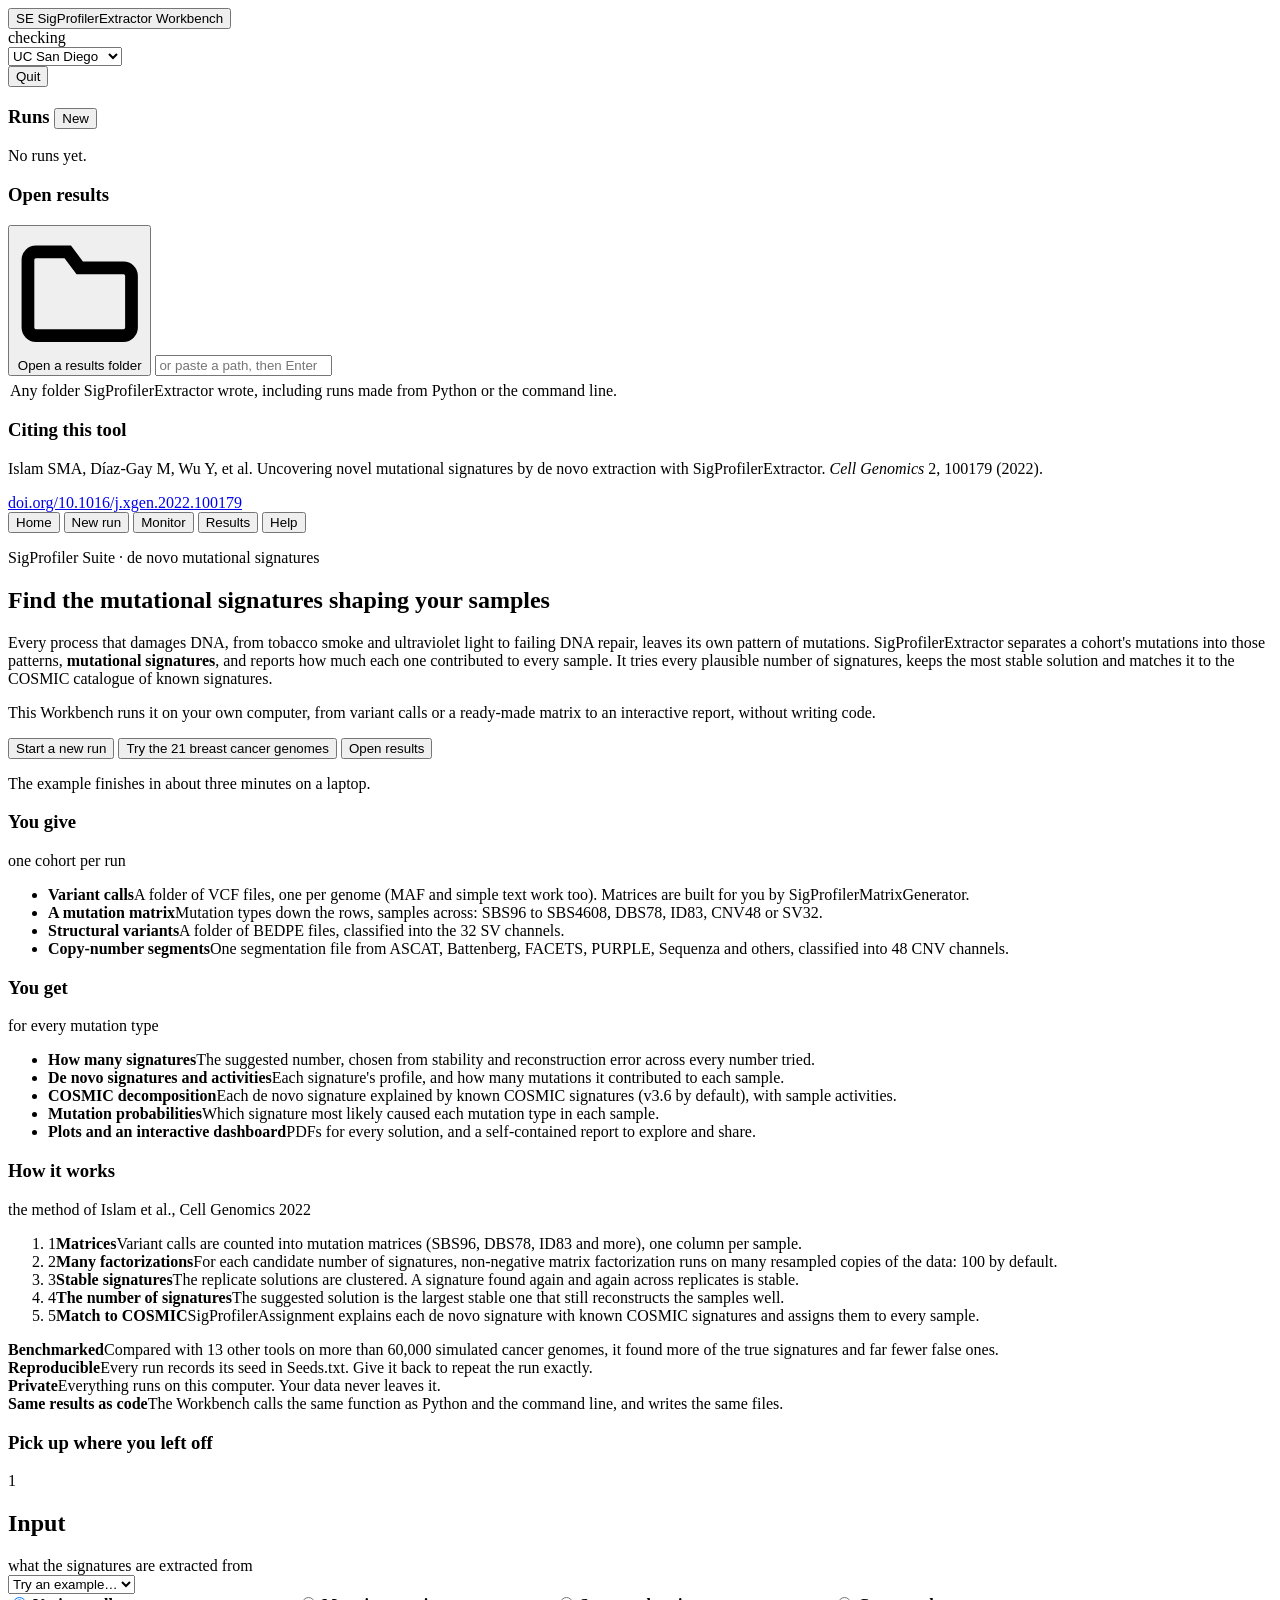
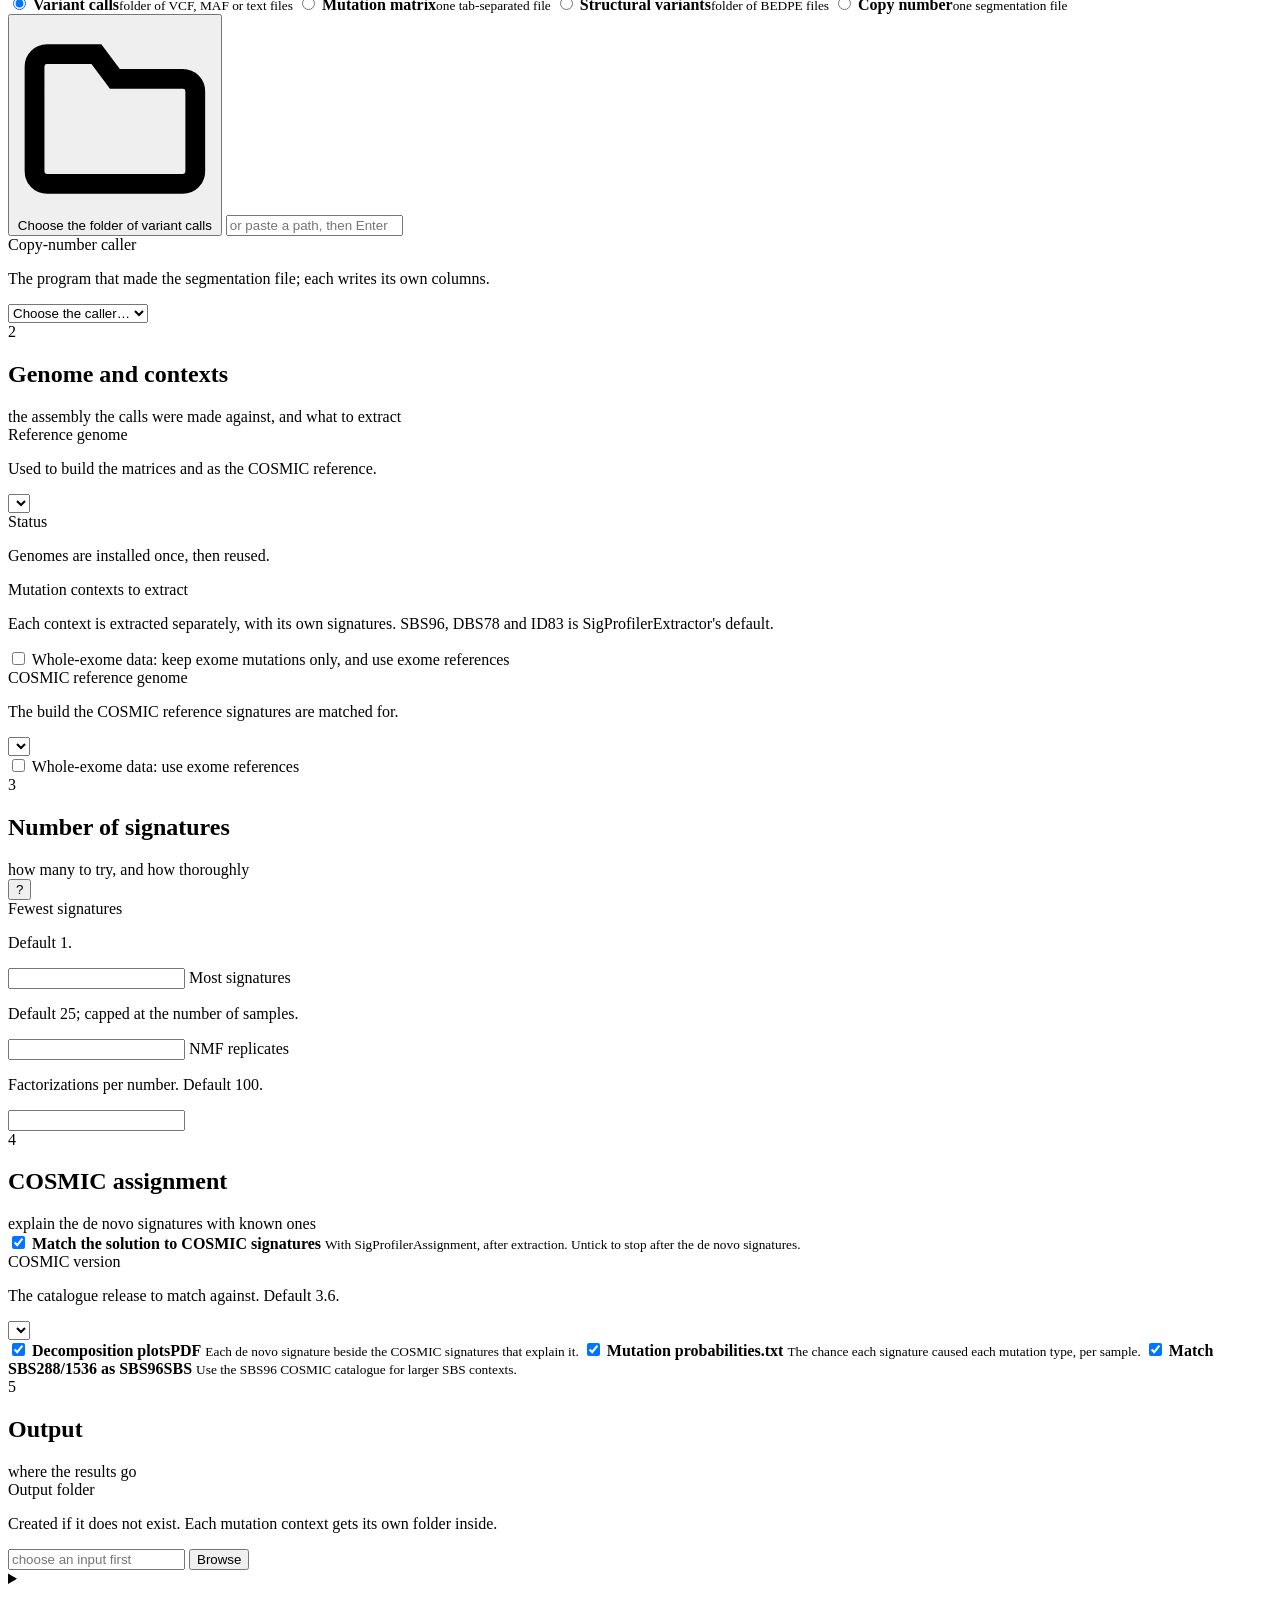
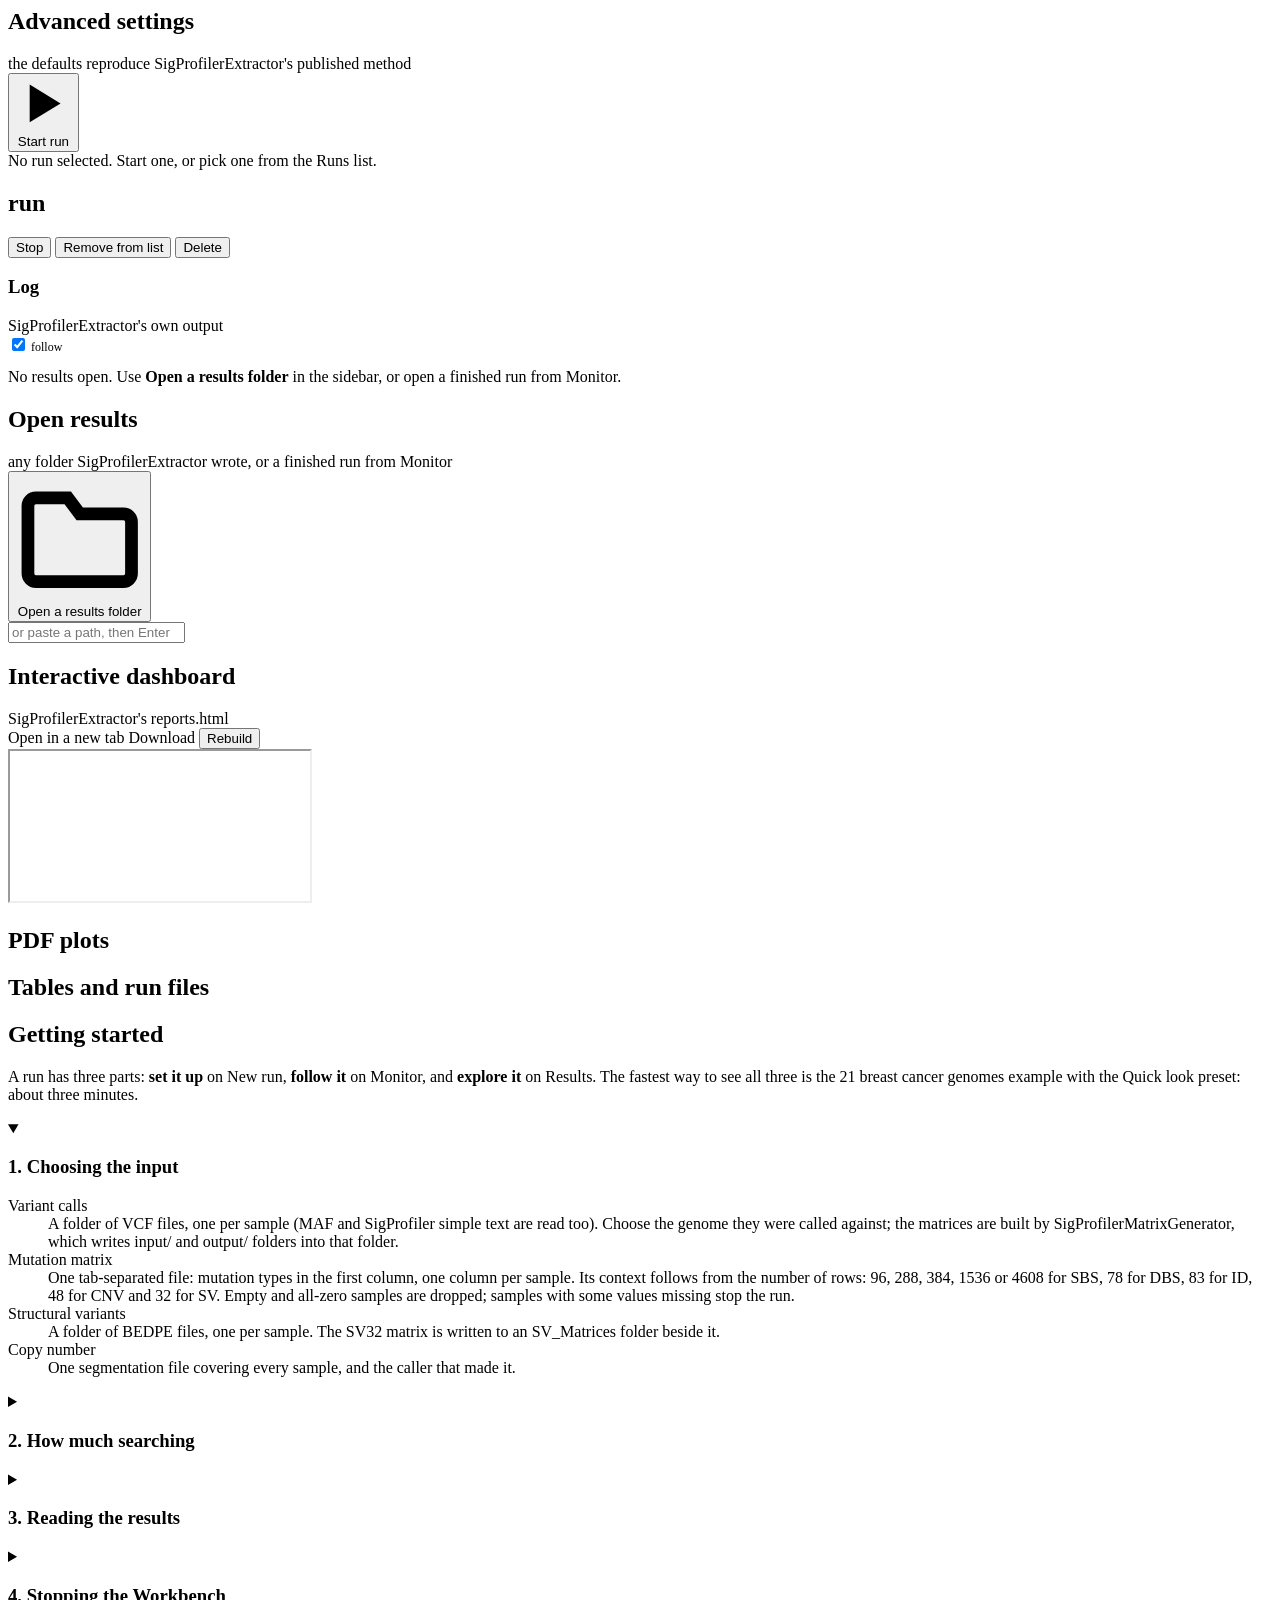
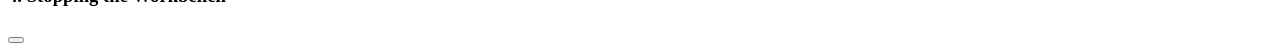
==== SigProfilerExtractor/web/static/index.html @ ad72e0ec "Add the SigProfilerExtractor Workbench, a local web app A graphical interface that runs SigProfilerE" ====
<!doctype html>
<html lang="en">
<head>
<meta charset="utf-8">
<meta name="viewport" content="width=device-width, initial-scale=1">
<meta name="workbench-token" content="__WORKBENCH_TOKEN__">
<title>SigProfilerExtractor Workbench</title>
<link rel="stylesheet" href="/static/styles.css">
<link rel="icon" href="data:image/svg+xml,<svg xmlns='http://www.w3.org/2000/svg' viewBox='0 0 32 32'><rect width='32' height='32' rx='7' fill='%230A58AC'/><path d='M6 24V18h3v6H6zm5 0V11h3v13h-3zm5 0V15h3v9h-3zm5 0V8h3v16h-3z' fill='white'/></svg>">
</head>
<body>
<div class="app" id="app">

  <header class="topbar">
    <button class="brand linkish" id="homeBtn" type="button" title="Home">
      <span class="mark" aria-hidden="true">SE</span>
      <span class="titles">
        <span class="title">SigProfilerExtractor Workbench</span>
        <span class="sub" id="envVersion"></span>
      </span>
    </button>
    <div class="spacer"></div>
    <span id="envPill" class="pill flat">checking</span>
    <div class="pick auto">
      <select id="themeSel" title="Theme" aria-label="Theme">
        <option value="sandiego">UC San Diego</option>
        <option value="ualbany">UAlbany</option>
        <option value="sigprofilersuite">SigProfilerSuite</option>
        <option value="night">Night</option>
      </select>
    </div>
    <button class="btn sm" id="quitBtn" title="Stop the app, and any run it started">Quit</button>
  </header>

  <div class="body">
    <nav class="sidebar" aria-label="Runs and results">
      <section>
        <h3>Runs
          <button class="btn sm ghost" id="newRunBtn" title="Set up a new run">New</button>
        </h3>
        <div class="list" id="jobList"><p class="empty">No runs yet.</p></div>
      </section>

      <section>
        <h3>Open results</h3>
        <button class="btn choose" id="openResultsBtn" type="button">
          <svg viewBox="0 0 16 16" fill="none" stroke="currentColor" stroke-width="1.6" aria-hidden="true"><path d="M1.5 4.5v8a1 1 0 0 0 1 1h11a1 1 0 0 0 1-1V6a1 1 0 0 0-1-1H8L6.5 3h-4a1 1 0 0 0-1 1z"/></svg>
          Open a results folder
        </button>
        <input type="text" class="mono" id="openPath" style="margin-top:8px"
               placeholder="or paste a path, then Enter" autocomplete="off"
               aria-label="Results folder path">
        <p class="hint" style="margin:6px 2px 0">Any folder SigProfilerExtractor wrote,
          including runs made from Python or the command line.</p>
      </section>

      <footer class="cite">
        <h3>Citing this tool</h3>
        <p class="ref">Islam SMA, Díaz-Gay M, Wu Y, et al. Uncovering novel mutational
          signatures by de novo extraction with SigProfilerExtractor.
          <i>Cell Genomics</i> 2, 100179 (2022).</p>
        <a href="https://doi.org/10.1016/j.xgen.2022.100179"
           target="_blank" rel="noopener noreferrer">doi.org/10.1016/j.xgen.2022.100179</a>
      </footer>
    </nav>

    <main class="main">
      <header>
        <div class="tabs" role="tablist">
          <button role="tab" id="tab-home" data-tab="home" aria-selected="true">Home</button>
          <button role="tab" id="tab-run" data-tab="run" aria-selected="false">New run</button>
          <button role="tab" id="tab-monitor" data-tab="monitor" aria-selected="false">Monitor
            <span class="count hidden" id="liveCount"></span></button>
          <button role="tab" id="tab-results" data-tab="results" aria-selected="false">Results</button>
          <button role="tab" id="tab-help" data-tab="help" aria-selected="false">Help</button>
        </div>
        <div class="spacer"></div>
        <span class="mono" id="contextLabel"></span>
      </header>

      <!-- ---------------------------------------------------------- home -->
      <section id="view-home" class="stack home">
        <div class="hero card">
          <div class="hero-text">
            <p class="eyebrow">SigProfiler Suite · de novo mutational signatures</p>
            <h2 class="hero-title">Find the mutational signatures shaping your samples</h2>
            <p class="hero-lead">Every process that damages DNA, from tobacco smoke and
              ultraviolet light to failing DNA repair, leaves its own pattern of mutations.
              SigProfilerExtractor separates a cohort's mutations into those patterns,
              <b>mutational signatures</b>, and reports how much each one contributed to every
              sample. It tries every plausible number of signatures, keeps the most stable
              solution and matches it to the COSMIC catalogue of known signatures.</p>
            <p class="hero-lead">This Workbench runs it on your own computer, from variant
              calls or a ready-made matrix to an interactive report, without writing code.</p>
            <div class="hero-cta">
              <button class="btn primary lg" id="homeStart" type="button">Start a new run</button>
              <button class="btn lg" id="homeExample" type="button">Try the 21 breast cancer genomes</button>
              <button class="btn lg ghost" id="homeOpen" type="button">Open results</button>
            </div>
            <p class="hint" id="homeExampleHint">The example finishes in about three minutes on a laptop.</p>
          </div>
          <div class="hero-art" id="heroArt" aria-hidden="true"></div>
        </div>

        <div class="home-two">
          <div class="card home-card">
            <div class="hd"><h3>You give</h3><span class="note">one cohort per run</span></div>
            <div class="bd">
              <ul class="give">
                <li><b>Variant calls</b><span>A folder of VCF files, one per genome (MAF and simple
                  text work too). Matrices are built for you by SigProfilerMatrixGenerator.</span></li>
                <li><b>A mutation matrix</b><span>Mutation types down the rows, samples across:
                  SBS96 to SBS4608, DBS78, ID83, CNV48 or SV32.</span></li>
                <li><b>Structural variants</b><span>A folder of BEDPE files, classified into
                  the 32 SV channels.</span></li>
                <li><b>Copy-number segments</b><span>One segmentation file from ASCAT, Battenberg,
                  FACETS, PURPLE, Sequenza and others, classified into 48 CNV channels.</span></li>
              </ul>
            </div>
          </div>
          <div class="card home-card">
            <div class="hd"><h3>You get</h3><span class="note">for every mutation type</span></div>
            <div class="bd">
              <ul class="give">
                <li><b>How many signatures</b><span>The suggested number, chosen from stability and
                  reconstruction error across every number tried.</span></li>
                <li><b>De novo signatures and activities</b><span>Each signature's profile, and how
                  many mutations it contributed to each sample.</span></li>
                <li><b>COSMIC decomposition</b><span>Each de novo signature explained by known COSMIC
                  signatures (v3.6 by default), with sample activities.</span></li>
                <li><b>Mutation probabilities</b><span>Which signature most likely caused each
                  mutation type in each sample.</span></li>
                <li><b>Plots and an interactive dashboard</b><span>PDFs for every solution, and a
                  self-contained report to explore and share.</span></li>
              </ul>
            </div>
          </div>
        </div>

        <div class="card">
          <div class="hd"><h3>How it works</h3><span class="note">the method of Islam et al., Cell Genomics 2022</span></div>
          <div class="bd">
            <ol class="how">
              <li><span class="n">1</span><b>Matrices</b><span>Variant calls are counted into mutation
                matrices (SBS96, DBS78, ID83 and more), one column per sample.</span></li>
              <li><span class="n">2</span><b>Many factorizations</b><span>For each candidate number of
                signatures, non-negative matrix factorization runs on many resampled copies of the
                data: 100 by default.</span></li>
              <li><span class="n">3</span><b>Stable signatures</b><span>The replicate solutions are
                clustered. A signature found again and again across replicates is stable.</span></li>
              <li><span class="n">4</span><b>The number of signatures</b><span>The suggested solution
                is the largest stable one that still reconstructs the samples well.</span></li>
              <li><span class="n">5</span><b>Match to COSMIC</b><span>SigProfilerAssignment explains each
                de novo signature with known COSMIC signatures and assigns them to every sample.</span></li>
            </ol>
          </div>
        </div>

        <div class="facts-row">
          <div class="fact"><b>Benchmarked</b><span>Compared with 13 other tools on more than 60,000
            simulated cancer genomes, it found more of the true signatures and far fewer false ones.</span></div>
          <div class="fact"><b>Reproducible</b><span>Every run records its seed in Seeds.txt. Give it
            back to repeat the run exactly.</span></div>
          <div class="fact"><b>Private</b><span>Everything runs on this computer. Your data never
            leaves it.</span></div>
          <div class="fact"><b>Same results as code</b><span>The Workbench calls the same function as
            Python and the command line, and writes the same files.</span></div>
        </div>

        <div class="card hidden" id="homeRecentCard">
          <div class="hd"><h3>Pick up where you left off</h3></div>
          <div class="bd"><div class="list recent" id="homeRecent"></div></div>
        </div>
      </section>

      <!-- ------------------------------------------------------- new run -->
      <section id="view-run" class="stack hidden">

        <div class="card step-card" id="inputCard">
          <div class="hd"><span class="step-no">1</span><h2>Input</h2>
            <span class="note">what the signatures are extracted from</span>
            <div class="spacer"></div>
            <div class="pick auto"><select id="exampleSel" aria-label="Fill in an example">
              <option value="">Try an example…</option></select></div></div>
          <div class="bd">
            <div class="kinds" role="radiogroup" aria-label="Kind of input" id="kindGroup">
              <label class="kind"><input type="radio" name="kind" value="vcf" checked>
                <span><b>Variant calls</b><small>folder of VCF, MAF or text files</small></span></label>
              <label class="kind"><input type="radio" name="kind" value="matrix">
                <span><b>Mutation matrix</b><small>one tab-separated file</small></span></label>
              <label class="kind"><input type="radio" name="kind" value="bedpe">
                <span><b>Structural variants</b><small>folder of BEDPE files</small></span></label>
              <label class="kind"><input type="radio" name="kind" value="seg">
                <span><b>Copy number</b><small>one segmentation file</small></span></label>
            </div>
            <div class="row pathrow after-grid">
              <button class="btn choose" id="inputChoose" type="button">
                <svg viewBox="0 0 16 16" fill="none" stroke="currentColor" stroke-width="1.6" aria-hidden="true"><path d="M1.5 4.5v8a1 1 0 0 0 1 1h11a1 1 0 0 0 1-1V6a1 1 0 0 0-1-1H8L6.5 3h-4a1 1 0 0 0-1 1z"/></svg>
                <span id="inputChooseText">Choose the folder of variant calls</span>
              </button>
              <input type="text" class="mono" id="inputPath" autocomplete="off"
                     placeholder="or paste a path, then Enter" aria-label="Input path">
            </div>
            <label class="field after-grid hidden" id="callerField"><span>Copy-number caller</span>
              <p class="hint">The program that made the segmentation file; each writes its own columns.</p>
              <div class="pick"><select id="segCaller"><option value="">Choose the caller…</option></select></div>
            </label>
            <div id="inputInfo"></div>
          </div>
        </div>

        <div class="card step-card" id="genomeCard">
          <div class="hd"><span class="step-no">2</span><h2 id="genomeTitle">Genome and contexts</h2>
            <span class="note" id="genomeNote">the assembly the calls were made against, and what to extract</span></div>
          <div class="bd">
            <div id="vcfGenome">
              <div class="grid-2">
                <label class="field"><span>Reference genome</span>
                  <p class="hint">Used to build the matrices and as the COSMIC reference.</p>
                  <div class="pick"><select class="mono" id="genomeSel"></select></div>
                </label>
                <div class="field"><span class="lbl">Status</span>
                  <p class="hint">Genomes are installed once, then reused.</p>
                  <div id="genomeStatus" class="inline"></div>
                </div>
              </div>
              <div class="field after-grid"><span class="lbl">Mutation contexts to extract</span>
                <p class="hint">Each context is extracted separately, with its own signatures. SBS96, DBS78 and ID83 is SigProfilerExtractor's default.</p>
                <div class="chips" id="contextChips"></div>
              </div>
              <label class="inline after-grid check"><input type="checkbox" id="exome">
                Whole-exome data: keep exome mutations only, and use exome references</label>
            </div>
            <div id="otherGenome" class="hidden">
              <label class="field"><span>COSMIC reference genome</span>
                <p class="hint" id="opportunityHint">The build the COSMIC reference signatures are matched for.</p>
                <div class="pick"><select class="mono" id="opportunitySel"></select></div>
              </label>
              <label class="inline after-grid check"><input type="checkbox" id="exomeOther">
                Whole-exome data: use exome references</label>
            </div>
          </div>
        </div>

        <div class="card step-card" id="ranksCard">
          <div class="hd"><span class="step-no">3</span><h2>Number of signatures</h2>
            <span class="note">how many to try, and how thoroughly</span>
            <div class="spacer"></div>
            <button class="about-btn" type="button" data-about="about-ranks" aria-expanded="false" aria-label="About these settings">?</button></div>
          <div class="bd">
            <div class="about hidden" id="about-ranks"></div>
            <div class="presets" role="radiogroup" aria-label="Preset" id="presetGroup"></div>
            <div class="grid-3 after-grid">
              <label class="field"><span>Fewest signatures</span>
                <p class="hint">Default 1.</p>
                <input type="number" min="1" step="1" id="minSig" class="mono"></label>
              <label class="field"><span>Most signatures</span>
                <p class="hint">Default 25; capped at the number of samples.</p>
                <input type="number" min="1" step="1" id="maxSig" class="mono"></label>
              <label class="field"><span>NMF replicates</span>
                <p class="hint">Factorizations per number. Default 100.</p>
                <input type="number" min="1" step="1" id="replicates" class="mono"></label>
            </div>
            <div class="note-box after-grid estimate" id="estimate"></div>
          </div>
        </div>

        <div class="card step-card" id="cosmicCard">
          <div class="hd"><span class="step-no">4</span><h2>COSMIC assignment</h2>
            <span class="note">explain the de novo signatures with known ones</span></div>
          <div class="bd">
            <label class="toggle"><input type="checkbox" id="assign" checked>
              <span><b>Match the solution to COSMIC signatures</b>
              <small>With SigProfilerAssignment, after extraction. Untick to stop after the de novo signatures.</small></span></label>
            <div id="assignOpts" class="after-grid">
              <div class="grid-2">
                <label class="field"><span>COSMIC version</span>
                  <p class="hint">The catalogue release to match against. Default 3.6.</p>
                  <div class="pick"><select class="mono" id="cosmicVersion"></select></div></label>
              </div>
              <div class="opts after-grid">
                <label class="opt"><input type="checkbox" id="decompPlots" checked>
                  <span><b>Decomposition plots<span class="tag">PDF</span></b>
                  <small>Each de novo signature beside the COSMIC signatures that explain it.</small></span></label>
                <label class="opt"><input type="checkbox" id="probabilities" checked>
                  <span><b>Mutation probabilities<span class="tag">.txt</span></b>
                  <small>The chance each signature caused each mutation type, per sample.</small></span></label>
                <label class="opt"><input type="checkbox" id="collapse96" checked>
                  <span><b>Match SBS288/1536 as SBS96<span class="tag">SBS</span></b>
                  <small>Use the SBS96 COSMIC catalogue for larger SBS contexts.</small></span></label>
              </div>
            </div>
          </div>
        </div>

        <div class="card step-card" id="outputCard">
          <div class="hd"><span class="step-no">5</span><h2>Output</h2>
            <span class="note">where the results go</span></div>
          <div class="bd">
            <label class="field"><span>Output folder</span>
              <p class="hint">Created if it does not exist. Each mutation context gets its own folder inside.</p>
              <div class="row">
                <input type="text" class="mono" id="outputPath" autocomplete="off" placeholder="choose an input first">
                <button class="btn" id="outputBrowse" type="button">Browse</button>
              </div></label>
            <div id="outCheck"></div>
          </div>
        </div>

        <details class="card adv-card" id="advCard">
          <summary class="hd"><h2>Advanced settings</h2>
            <span class="note">the defaults reproduce SigProfilerExtractor's published method</span>
            <div class="spacer"></div><span class="pill flat" id="advChanged"></span></summary>
          <div class="bd stack">
            <section class="adv-group">
              <h3>NMF engine</h3>
              <div class="grid-3">
                <label class="field"><span>Matrix normalization</span>
                  <p class="hint">gmm (default), 100X, log2, none, or a whole-number cap.</p>
                  <input type="text" class="mono" id="normalization" list="normList">
                  <datalist id="normList"></datalist></label>
                <label class="field"><span>Initialization</span>
                  <p class="hint">How W and H start. Default random.</p>
                  <div class="pick"><select class="mono" id="nmfInit"></select></div></label>
                <label class="field"><span>Precision</span>
                  <p class="hint">single (default) or double.</p>
                  <div class="pick"><select class="mono" id="precision"></select></div></label>
                <label class="field"><span>Minimum iterations</span>
                  <p class="hint">Default 10000.</p>
                  <input type="number" min="1" id="minIter" class="mono"></label>
                <label class="field"><span>Maximum iterations</span>
                  <p class="hint">Default 1000000.</p>
                  <input type="number" min="1" id="maxIter" class="mono"></label>
                <label class="field"><span>Convergence test every</span>
                  <p class="hint">Iterations. Default 10000.</p>
                  <input type="number" min="1" id="testConv" class="mono"></label>
                <label class="field"><span>Tolerance</span>
                  <p class="hint">Default 1e-15.</p>
                  <input type="text" id="tolerance" class="mono"></label>
                <label class="field"><span>Clustering distance</span>
                  <p class="hint">For clustering replicates. Default cosine.</p>
                  <div class="pick"><select class="mono" id="clustering"></select></div></label>
              </div>
              <label class="inline check after-grid"><input type="checkbox" id="resample" checked>
                Resample: add Poisson noise to each replicate (default on)</label>
            </section>
            <section class="adv-group">
              <h3>Choosing the solution</h3>
              <div class="grid-3">
                <label class="field"><span>Average stability</span>
                  <p class="hint">Cutoff, 0 to 1. Default 0.8.</p>
                  <input type="number" step="0.05" min="0" max="1" id="stability" class="mono"></label>
                <label class="field"><span>Minimum stability</span>
                  <p class="hint">Cutoff, 0 to 1. Default 0.2.</p>
                  <input type="number" step="0.05" min="0" max="1" id="minStability" class="mono"></label>
                <label class="field"><span>Combined stability</span>
                  <p class="hint">Cutoff, 0 to 2. Default 1.0.</p>
                  <input type="number" step="0.05" min="0" max="2" id="combinedStability" class="mono"></label>
              </div>
              <label class="inline check after-grid"><input type="checkbox" id="stabilityDrop">
                Allow the stability to drop when choosing the number of signatures</label>
            </section>
            <section class="adv-group">
              <h3>COSMIC assignment penalties</h3>
              <div class="grid-3">
                <label class="field"><span>Add penalty</span>
                  <p class="hint">Default 0.05.</p>
                  <input type="number" step="0.01" min="0" max="1" id="addPenalty" class="mono"></label>
                <label class="field"><span>Remove penalty</span>
                  <p class="hint">Default 0.01.</p>
                  <input type="number" step="0.01" min="0" max="1" id="removePenalty" class="mono"></label>
                <label class="field"><span>Initial remove penalty</span>
                  <p class="hint">Default 0.05.</p>
                  <input type="number" step="0.01" min="0" max="1" id="initialPenalty" class="mono"></label>
              </div>
            </section>
            <section class="adv-group">
              <h3>Computer</h3>
              <div class="grid-3">
                <label class="field"><span>CPUs for extraction</span>
                  <p class="hint" id="cpuHint">Blank uses all of them.</p>
                  <input type="number" min="1" id="cpu" class="mono" placeholder="all"></label>
                <label class="field"><span>CPUs for assignment</span>
                  <p class="hint">Blank uses all of them.</p>
                  <input type="number" min="1" id="assignCpu" class="mono" placeholder="all"></label>
                <label class="field hidden" id="batchField"><span>GPU batch size</span>
                  <p class="hint">Replicates per GPU batch. Default 1.</p>
                  <input type="number" min="1" id="batchSize" class="mono"></label>
              </div>
              <label class="inline check after-grid" id="gpuRow"><input type="checkbox" id="gpu">
                <span id="gpuText">Use the GPU (CUDA)</span></label>
            </section>
            <section class="adv-group">
              <h3>Reproducibility and outputs</h3>
              <label class="field"><span>Seeds file</span>
                <p class="hint">A Seeds.txt from an earlier run repeats it exactly. Blank draws a new seed.</p>
                <div class="row">
                  <input type="text" class="mono" id="seedsPath" autocomplete="off" placeholder="random">
                  <button class="btn" id="seedsBrowse" type="button">Browse</button>
                </div></label>
              <div id="seedsNote"></div>
              <div class="opts after-grid">
                <label class="opt"><input type="checkbox" id="dashboard" checked>
                  <span><b>Interactive dashboard<span class="tag">reports.html</span></b>
                  <small>A self-contained report of the whole run.</small></span></label>
                <label class="opt"><input type="checkbox" id="allMatrices">
                  <span><b>Every replicate's matrices<span class="tag">Wall, Hall</span></b>
                  <small>All W and H matrices per rank. Can be large.</small></span></label>
              </div>
              <label class="field after-grid"><span>Reference files folder</span>
                <p class="hint">Where genomes and reference files live (volume). Blank uses the default.</p>
                <div class="row">
                  <input type="text" class="mono" id="volumePath" autocomplete="off" placeholder="default">
                  <button class="btn" id="volumeBrowse" type="button">Browse</button>
                </div></label>
            </section>
            <div><button class="btn sm" id="resetAdvanced" type="button">Restore the defaults</button></div>
          </div>
        </details>

        <div class="launch">
          <button class="btn primary lg" id="startBtn" type="button">
            <svg viewBox="0 0 16 16" aria-hidden="true"><path d="M4 2.5v11l9-5.5z" fill="currentColor"/></svg>
            Start run
          </button>
          <span class="summary" id="launchSummary"></span>
        </div>
        <div id="startError"></div>
      </section>

      <!-- ------------------------------------------------------- monitor -->
      <section id="view-monitor" class="stack hidden">
        <div id="monitorEmpty" class="note-box">No run selected. Start one, or pick one from the Runs list.</div>
        <div id="monitorBody" class="stack hidden">
          <div class="card">
            <div class="hd"><h2 id="jobTitle">run</h2><span id="jobPill" class="pill flat"></span>
              <span class="note" id="jobNote"></span>
              <div class="spacer"></div>
              <button class="btn sm danger" id="stopBtn" type="button">Stop</button>
              <button class="btn sm hidden" id="hideBtn" type="button" title="Take this run off the Runs list. Its results stay on disk.">Remove from list</button>
              <button class="btn sm danger hidden" id="deleteBtn" type="button" title="Delete this run and its results for good">Delete</button></div>
            <div class="bd">
              <div class="progress-head"><span id="jobPhase"></span><span class="mono" id="jobClock"></span></div>
              <div class="bar"><i id="jobBar"></i></div>
              <div class="ctx-progress" id="ctxProgress"></div>
              <dl class="facts" id="jobFacts"></dl>
            </div>
            <div class="bd" id="jobResult"></div>
          </div>
          <div class="card">
            <div class="hd"><h3>Log</h3><span class="note">SigProfilerExtractor's own output</span>
              <div class="spacer"></div>
              <label class="inline muted" style="font-size:12px"><input type="checkbox" id="followLog" checked> follow</label></div>
            <div class="bd"><pre class="log" id="jobLog"></pre></div>
          </div>
        </div>
      </section>

      <!-- ------------------------------------------------------- results -->
      <section id="view-results" class="stack hidden">
        <div id="resultsEmpty">
          <div class="note-box wide-only">No results open. Use <b>Open a results folder</b>
            in the sidebar, or open a finished run from Monitor.</div>
          <div class="card narrow-only">
            <div class="hd"><h2>Open results</h2>
              <span class="note">any folder SigProfilerExtractor wrote, or a finished run from Monitor</span></div>
            <div class="bd">
              <button class="btn choose" id="resultsChoose" type="button">
                <svg viewBox="0 0 16 16" fill="none" stroke="currentColor" stroke-width="1.6" aria-hidden="true"><path d="M1.5 4.5v8a1 1 0 0 0 1 1h11a1 1 0 0 0 1-1V6a1 1 0 0 0-1-1H8L6.5 3h-4a1 1 0 0 0-1 1z"/></svg>
                Open a results folder
              </button>
              <div class="row pathrow">
                <input type="text" class="mono" id="resultsPath" autocomplete="off"
                       placeholder="or paste a path, then Enter" aria-label="Results folder path">
              </div>
            </div>
          </div>
        </div>

        <div id="resultsBody" class="stack hidden">
          <div id="resNotes" class="stack-sm"></div>
          <div class="ctx-cards" id="ctxCards"></div>

          <div class="card" id="dashCard">
            <div class="hd"><h2>Interactive dashboard</h2>
              <span class="note" id="dashNote">SigProfilerExtractor's reports.html</span>
              <div class="spacer"></div>
              <a class="btn sm" id="dashOpen" target="_blank" rel="noopener">Open in a new tab</a>
              <a class="btn sm" id="dashDownload">Download</a>
              <button class="btn sm" id="dashRebuild" type="button" title="Build reports.html again from the files in this folder">Rebuild</button></div>
            <div class="dash-wrap" id="dashWrap">
              <iframe id="dashFrame" title="SigProfilerExtractor results dashboard"
                      sandbox="allow-scripts allow-downloads allow-popups" referrerpolicy="no-referrer"></iframe>
            </div>
            <div class="bd hidden" id="dashMissing"></div>
          </div>

          <div class="card" id="plotsCard">
            <div class="hd"><h2>PDF plots</h2><span class="note" id="plotsNote"></span></div>
            <div class="bd" id="plotGroups"></div>
          </div>

          <div class="card">
            <div class="hd"><h2>Tables and run files</h2><span class="note" id="filesNote"></span></div>
            <div class="files" id="fileList"></div>
          </div>
        </div>
      </section>

      <!-- ---------------------------------------------------------- help -->
      <section id="view-help" class="stack hidden">
        <div class="card help-intro">
          <div class="hd"><h2>Getting started</h2></div>
          <div class="bd">
            <p>A run has three parts: <b>set it up</b> on New run, <b>follow it</b> on Monitor,
              and <b>explore it</b> on Results. The fastest way to see all three is the
              21 breast cancer genomes example with the Quick look preset: about three minutes.</p>
          </div>
        </div>
        <details class="card help-sec" open>
          <summary class="hd"><h3>1. Choosing the input</h3></summary>
          <div class="bd">
            <dl class="defs">
              <dt>Variant calls</dt><dd>A folder of VCF files, one per sample (MAF and SigProfiler
                simple text are read too). Choose the genome they were called against; the
                matrices are built by SigProfilerMatrixGenerator, which writes <span class="mono">input/</span>
                and <span class="mono">output/</span> folders into that folder.</dd>
              <dt>Mutation matrix</dt><dd>One tab-separated file: mutation types in the first column,
                one column per sample. Its context follows from the number of rows: 96, 288, 384,
                1536 or 4608 for SBS, 78 for DBS, 83 for ID, 48 for CNV and 32 for SV. Empty and
                all-zero samples are dropped; samples with some values missing stop the run.</dd>
              <dt>Structural variants</dt><dd>A folder of BEDPE files, one per sample. The SV32
                matrix is written to an <span class="mono">SV_Matrices</span> folder beside it.</dd>
              <dt>Copy number</dt><dd>One segmentation file covering every sample, and the caller
                that made it.</dd>
            </dl>
          </div>
        </details>
        <details class="card help-sec">
          <summary class="hd"><h3>2. How much searching</h3></summary>
          <div class="bd">
            <p>For every number of signatures from the fewest to the most, SigProfilerExtractor
              runs the factorization once per replicate. The work is contexts × numbers ×
              replicates, which the estimate under the presets adds up. <b>Quick look</b> (1 to 5,
              10 replicates) is for a first look; <b>Standard</b> (1 to 25, 100 replicates) is the
              published setting, and what results for a paper should use.</p>
          </div>
        </details>
        <details class="card help-sec">
          <summary class="hd"><h3>3. Reading the results</h3></summary>
          <div class="bd">
            <dl class="defs">
              <dt>Suggested solution</dt><dd>The number of signatures SigProfilerExtractor chose for
                each context, its de novo signatures and their activities, in
                <span class="mono">&lt;context&gt;/Suggested_Solution</span>.</dd>
              <dt>All solutions</dt><dd>Every number tried, with stability and error statistics, in
                <span class="mono">&lt;context&gt;/All_Solutions</span>; the selection plot shows how the
                number was chosen.</dd>
              <dt>COSMIC decomposition</dt><dd>The de novo signatures explained by COSMIC signatures,
                and the COSMIC activities per sample.</dd>
              <dt>Dashboard</dt><dd><span class="mono">reports.html</span>, written by SigProfilerExtractor
                itself: open it here, in a new tab, or send it to a colleague; it needs nothing else.</dd>
            </dl>
          </div>
        </details>
        <details class="card help-sec">
          <summary class="hd"><h3>4. Stopping the Workbench</h3></summary>
          <div class="bd">
            <p><b>Quit</b> in the top bar stops the app and any run still going. From a terminal,
              <span class="mono">./launch_web.sh --stop</span> does the same. Results already written stay.</p>
          </div>
        </details>
      </section>
    </main>
  </div>
</div>

<dialog id="quitDialog">
  <div class="hd"><h3>Quit the Workbench?</h3></div>
  <div class="msg" id="quitText">This stops the app. Your results stay where they are.</div>
  <div class="ft">
    <button class="btn" id="quitCancel" type="button">Cancel</button>
    <button class="btn primary" id="quitGo" type="button">Quit</button>
  </div>
</dialog>

<dialog id="deleteDialog">
  <div class="hd"><h3 id="deleteTitle">Delete this run for good?</h3></div>
  <div class="msg" id="deleteText"></div>
  <div class="ft">
    <button class="btn" id="deleteCancel" type="button">Cancel</button>
    <button class="btn danger-solid" id="deleteGo" type="button">Delete</button>
  </div>
</dialog>

<div class="toast hidden" id="toast" role="status"><span id="toastText"></span>
  <button class="btn sm hidden" id="toastAction" type="button"></button></div>

<script src="/static/app.js"></script>
</body>
</html>
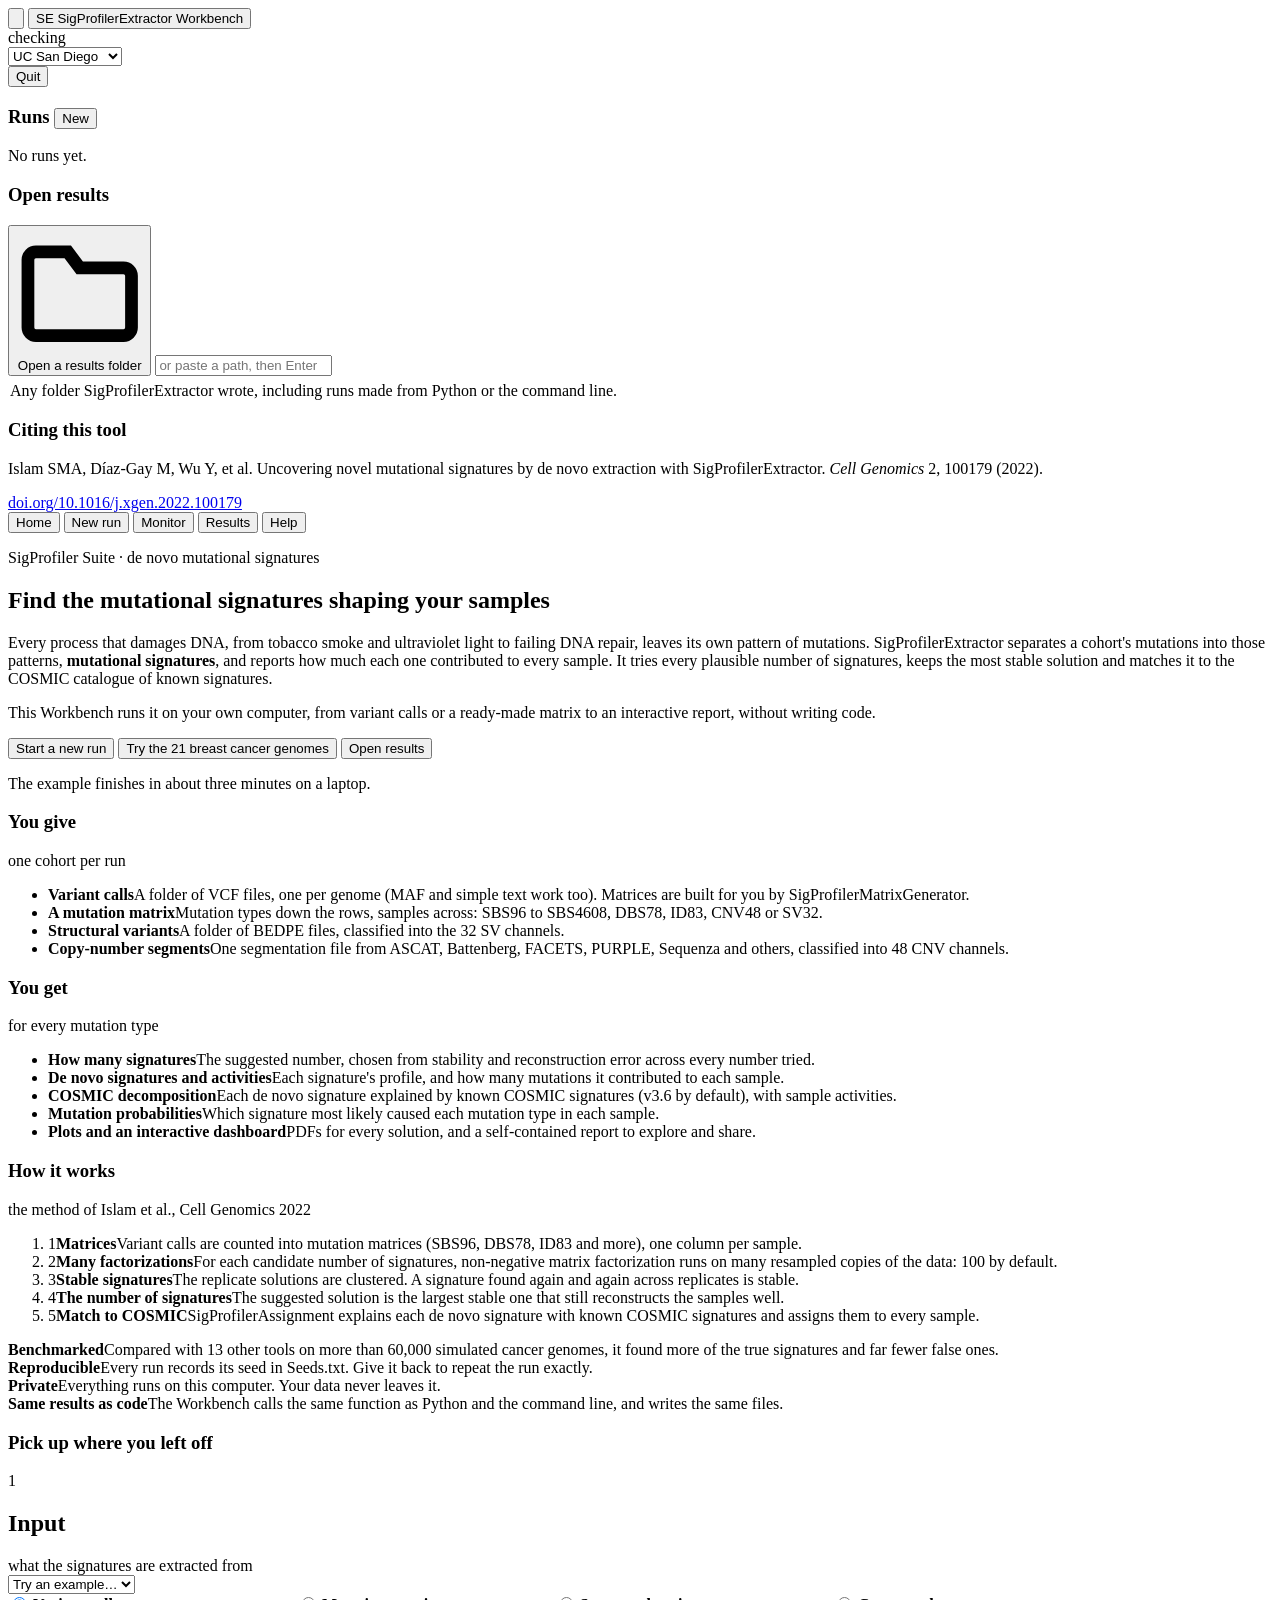
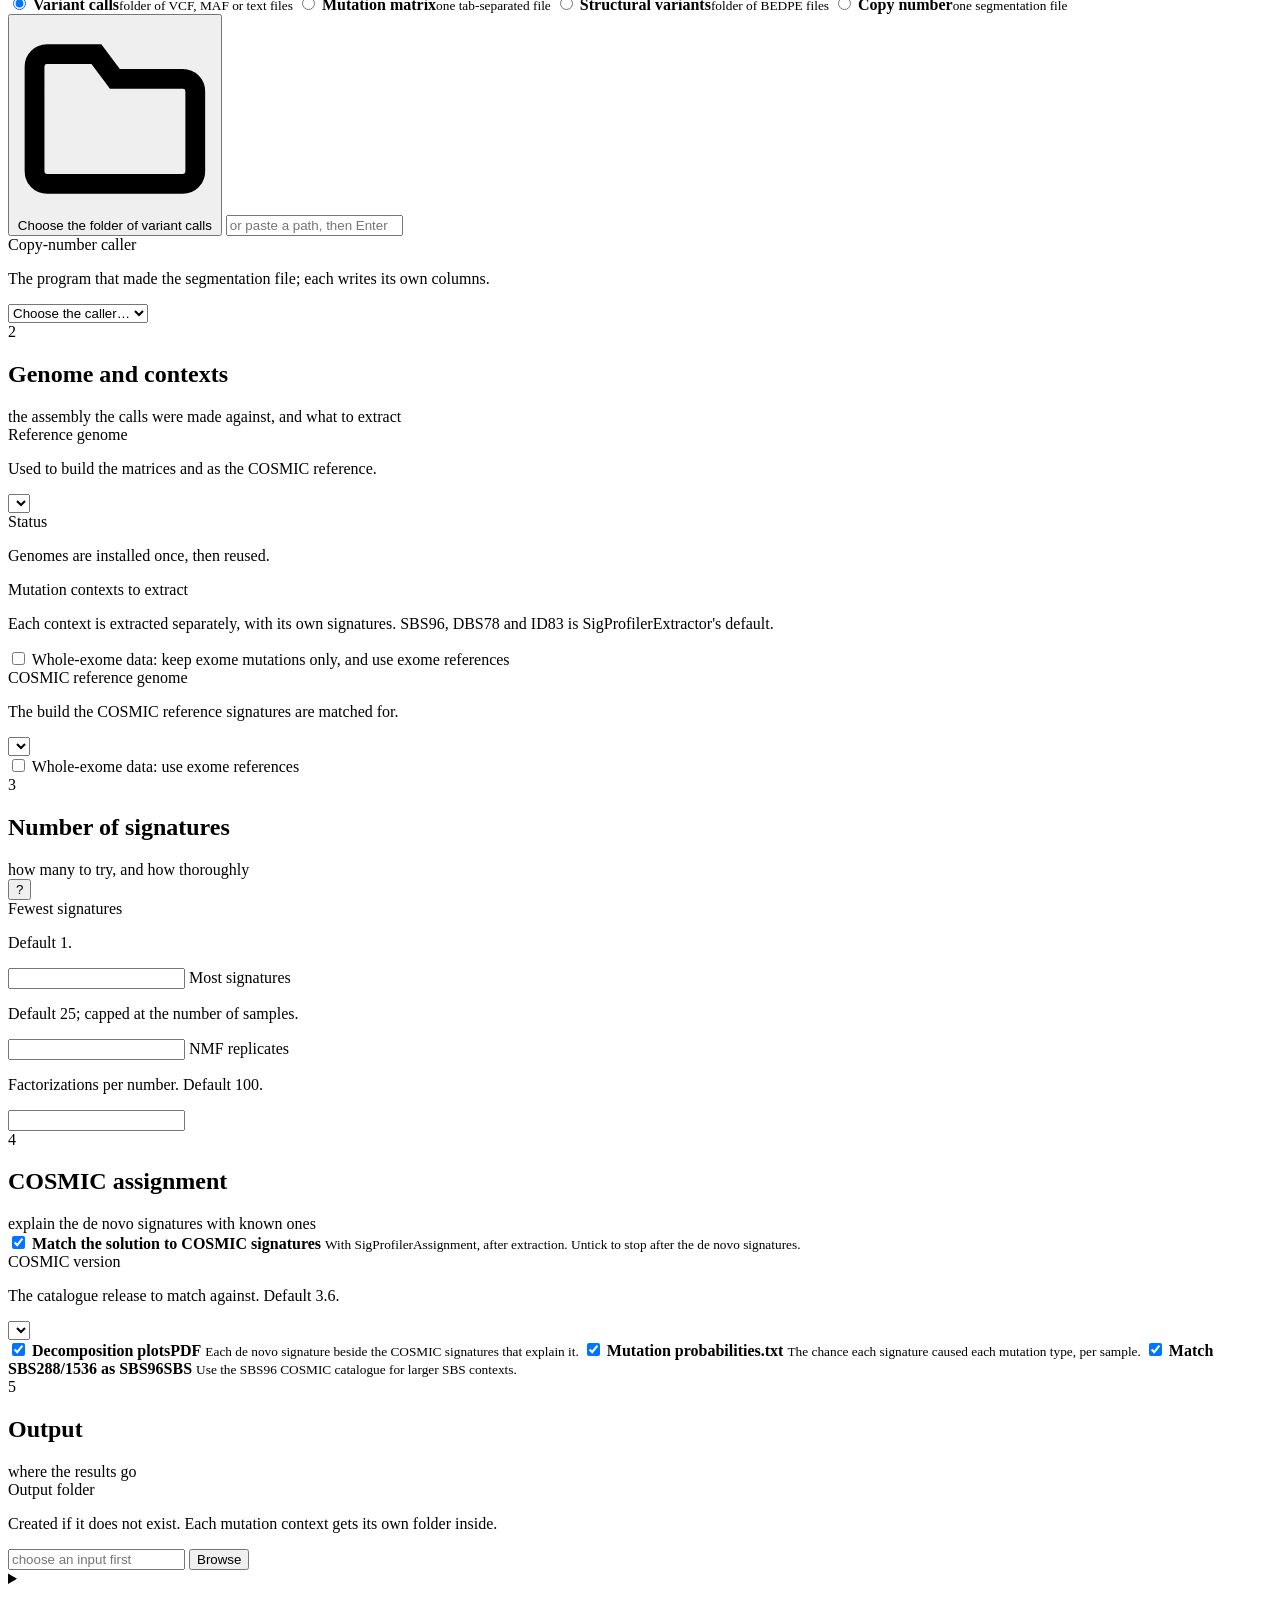
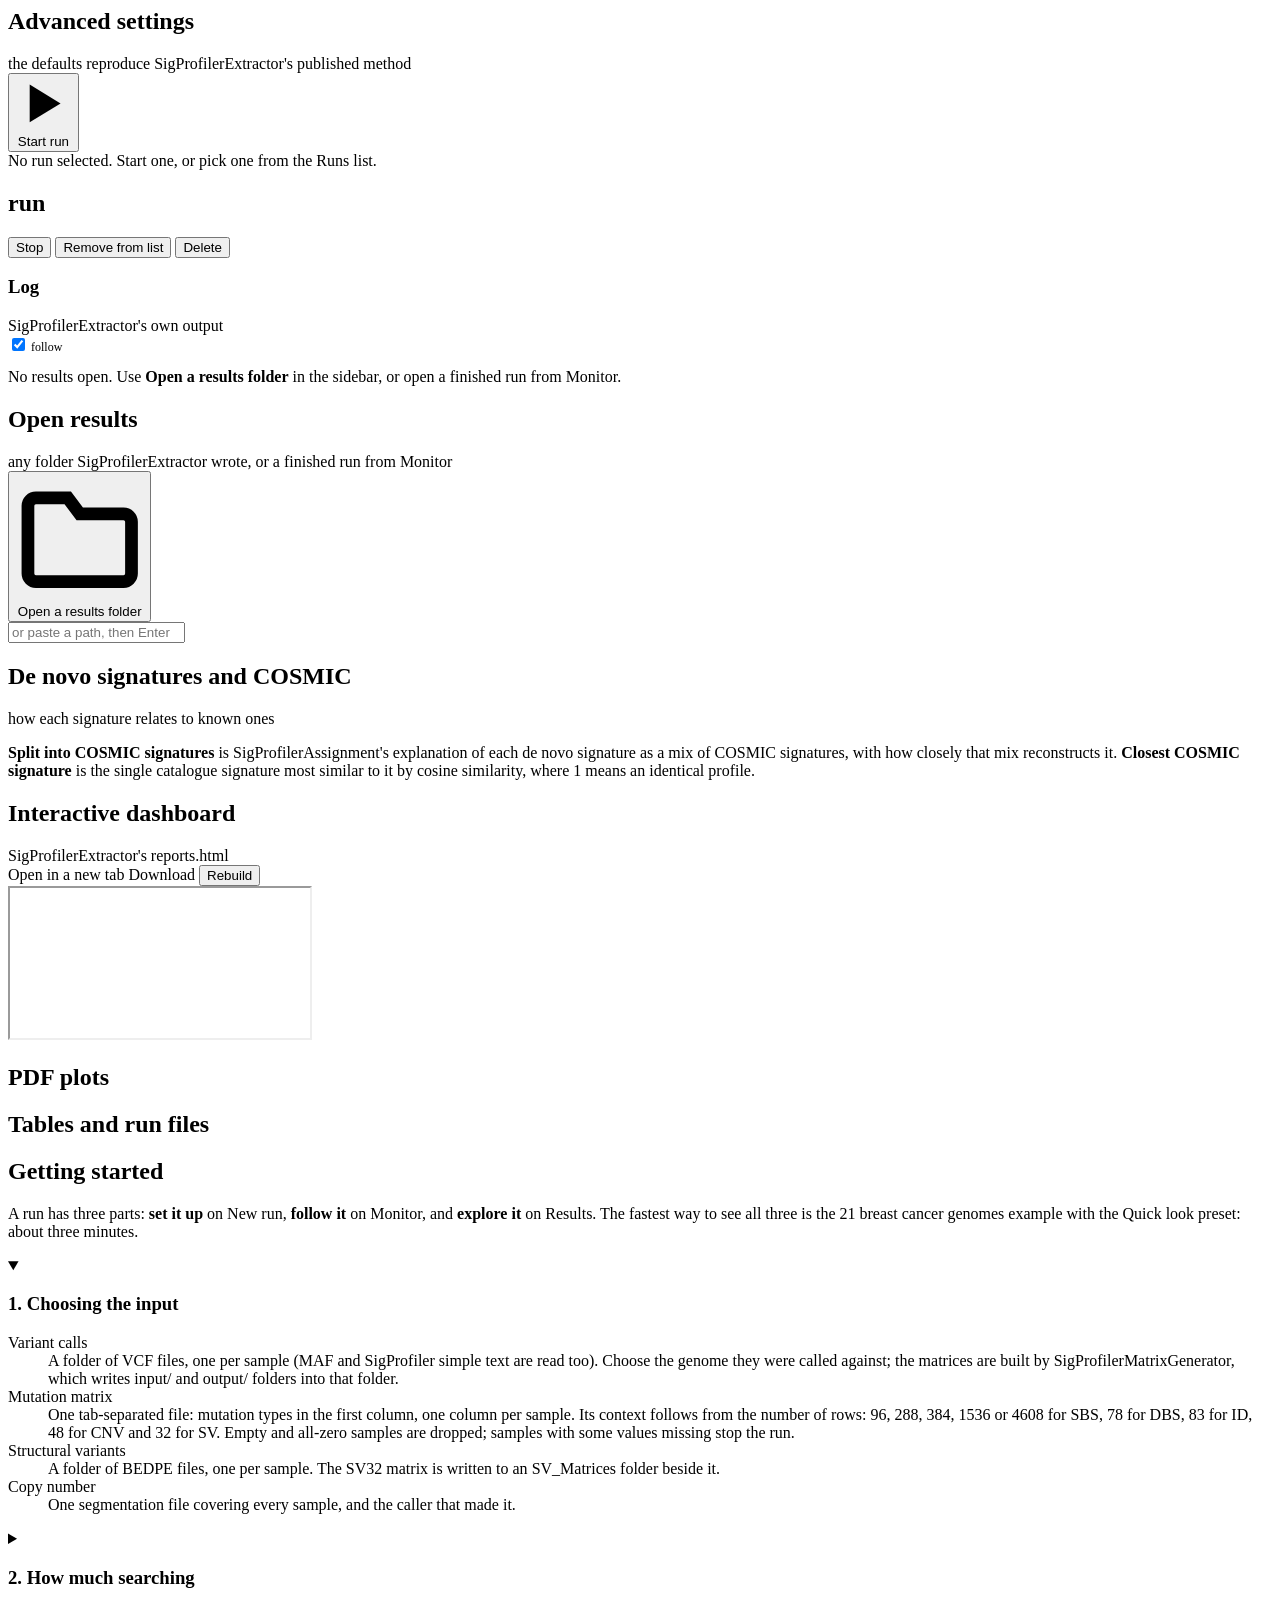
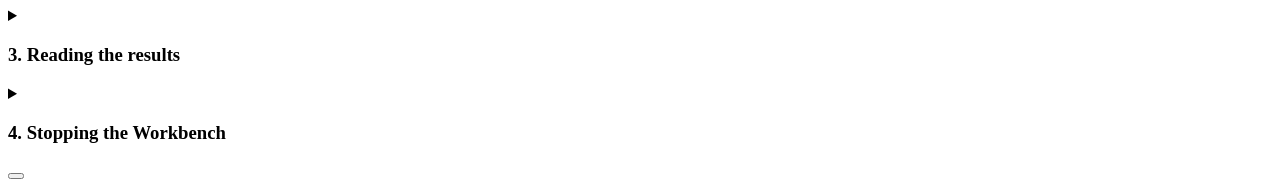
==== commit 063e4403: "Workbench: resizable panels, de novo vs COSMIC in Results, faster race test Resizable and hideable s" ====
--- a/SigProfilerExtractor/web/static/index.html
+++ b/SigProfilerExtractor/web/static/index.html
@@ -12,6 +12,12 @@
 <div class="app" id="app">
 
   <header class="topbar">
+    <button class="btn sm icon-btn" id="sideToggle" type="button" aria-controls="sidebar"
+            aria-expanded="true" title="Hide the side panel" aria-label="Hide the side panel">
+      <svg viewBox="0 0 16 16" fill="none" stroke="currentColor" stroke-width="1.5" aria-hidden="true">
+        <rect x="1.75" y="2.75" width="12.5" height="10.5" rx="1.5"/><path d="M6 2.75v10.5"/>
+        <path class="fill" d="M2.5 3.5h2.75v9H2.5z" fill="currentColor" stroke="none"/></svg>
+    </button>
     <button class="brand linkish" id="homeBtn" type="button" title="Home">
       <span class="mark" aria-hidden="true">SE</span>
       <span class="titles">
@@ -33,7 +39,7 @@
   </header>
 
   <div class="body">
-    <nav class="sidebar" aria-label="Runs and results">
+    <nav class="sidebar" id="sidebar" aria-label="Runs and results">
       <section>
         <h3>Runs
           <button class="btn sm ghost" id="newRunBtn" title="Set up a new run">New</button>
@@ -63,6 +69,9 @@
            target="_blank" rel="noopener noreferrer">doi.org/10.1016/j.xgen.2022.100179</a>
       </footer>
     </nav>
+    <div class="splitter" id="sideSplitter" role="separator" aria-orientation="vertical"
+         aria-controls="sidebar" tabindex="0" aria-valuemin="0" aria-valuemax="560"
+         aria-label="Side panel width" title="Drag to resize the side panel; double-click to hide or show it"></div>
 
     <main class="main">
       <header>
@@ -481,6 +490,19 @@
           <div id="resNotes" class="stack-sm"></div>
           <div class="ctx-cards" id="ctxCards"></div>
 
+          <div class="card" id="compareCard">
+            <div class="hd"><h2>De novo signatures and COSMIC</h2>
+              <span class="note" id="compareNote">how each signature relates to known ones</span></div>
+            <div class="bd">
+              <p class="cmp-intro"><b>Split into COSMIC signatures</b> is SigProfilerAssignment's
+                explanation of each de novo signature as a mix of COSMIC signatures, with how
+                closely that mix reconstructs it. <b>Closest COSMIC signature</b> is the single
+                catalogue signature most similar to it by cosine similarity, where 1 means an
+                identical profile.</p>
+              <div id="compareBody"></div>
+            </div>
+          </div>
+
           <div class="card" id="dashCard">
             <div class="hd"><h2>Interactive dashboard</h2>
               <span class="note" id="dashNote">SigProfilerExtractor's reports.html</span>
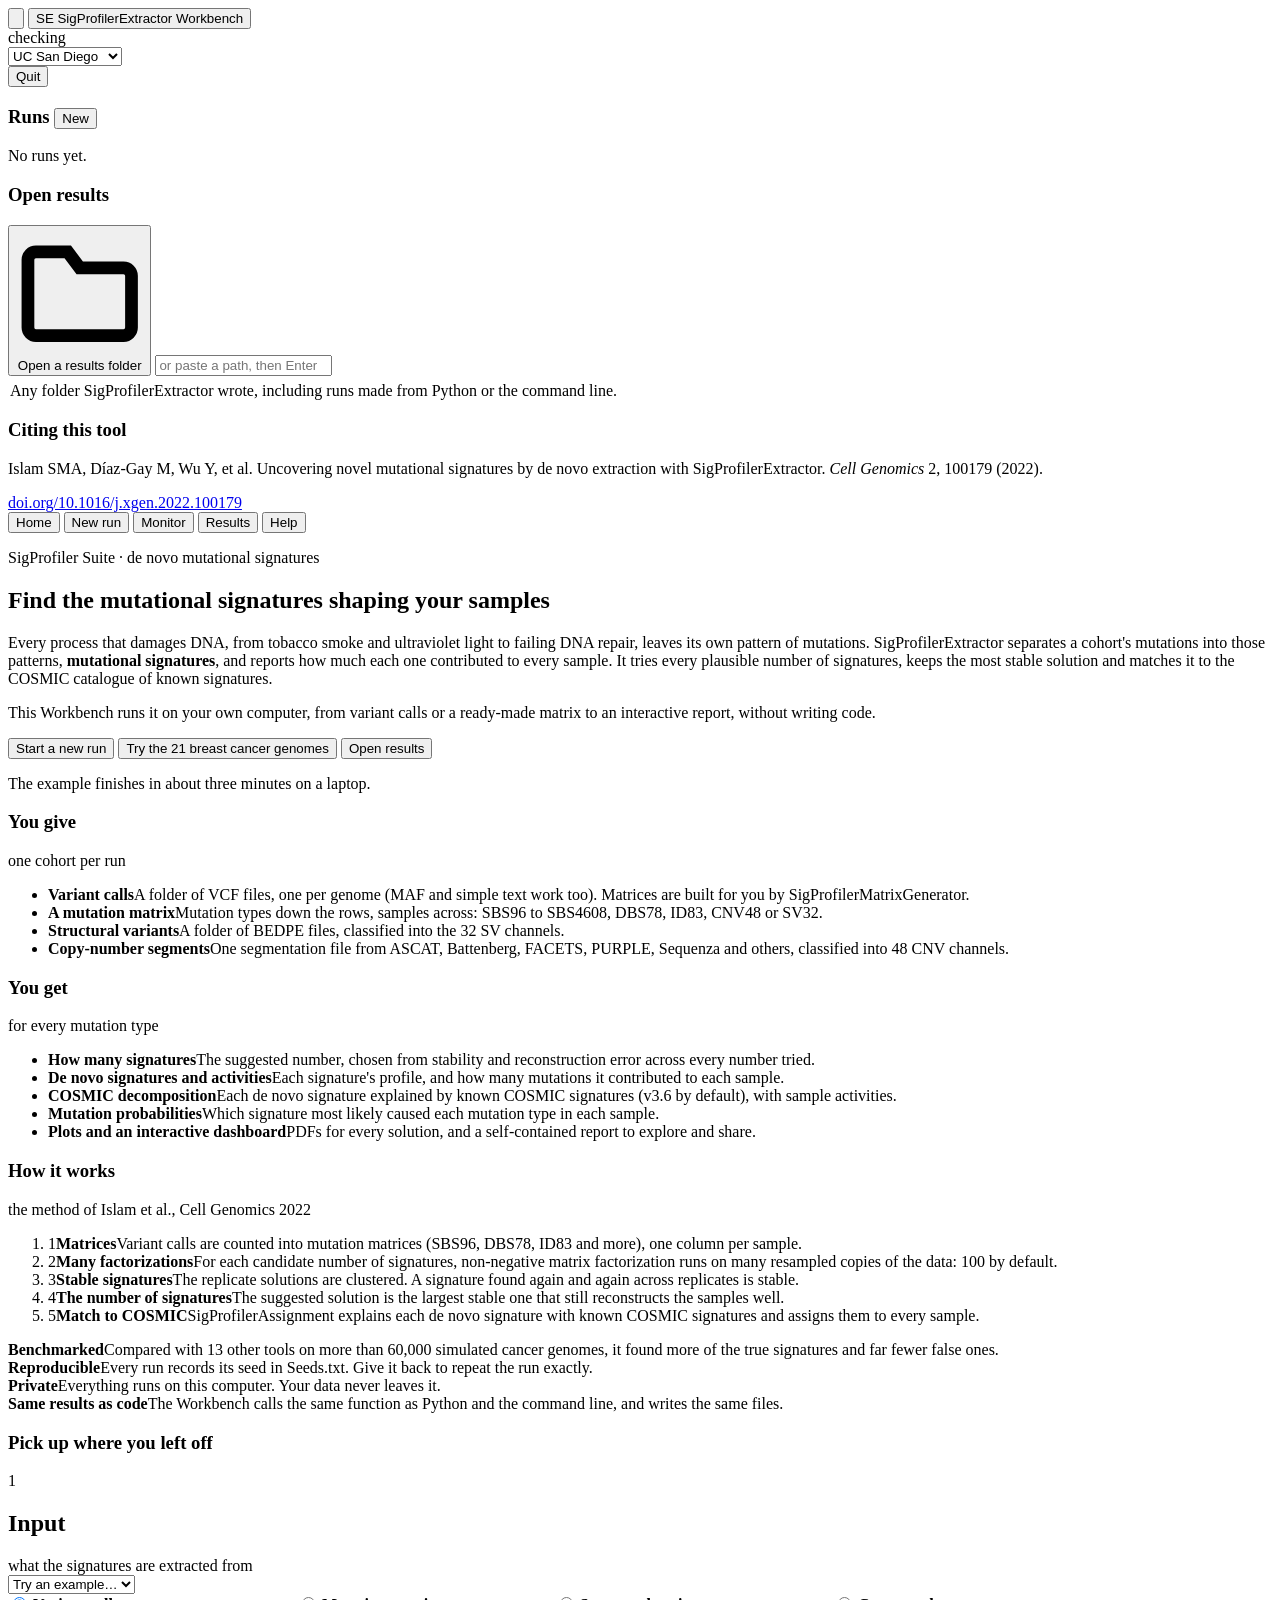
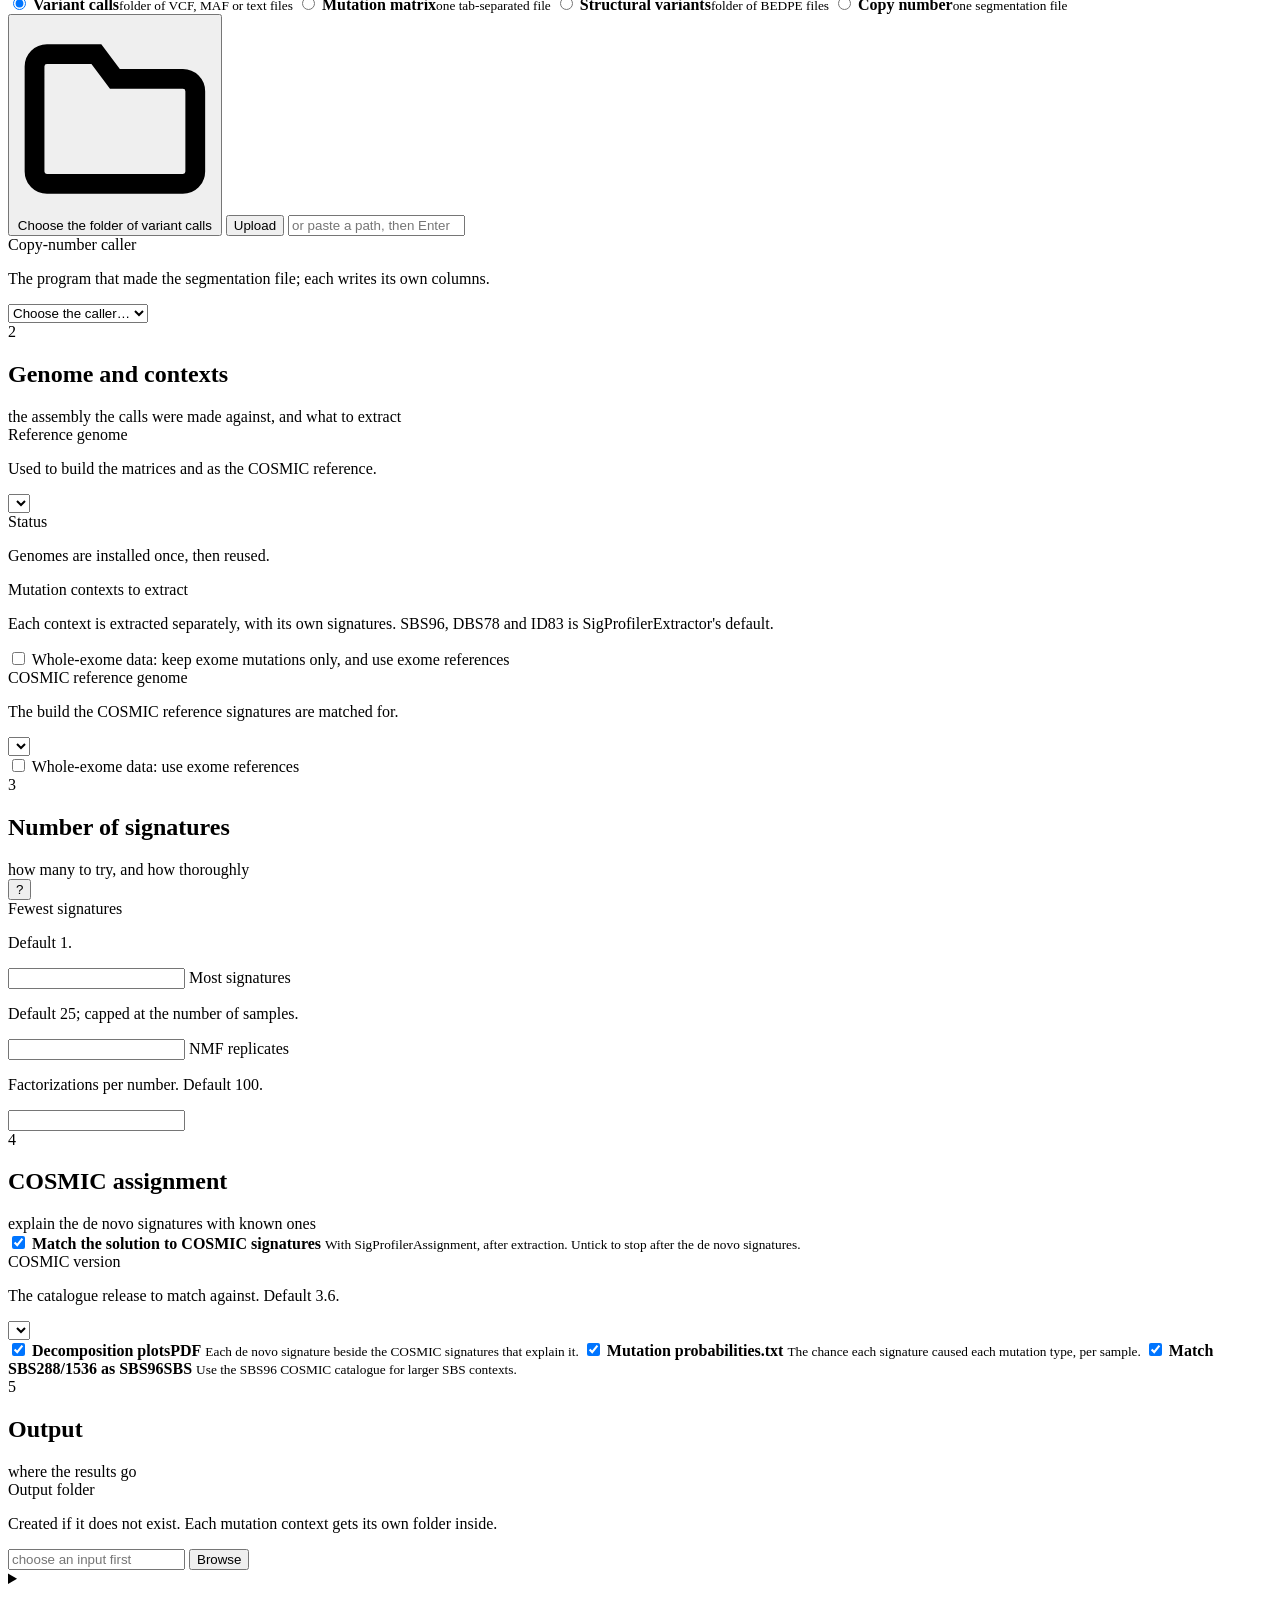
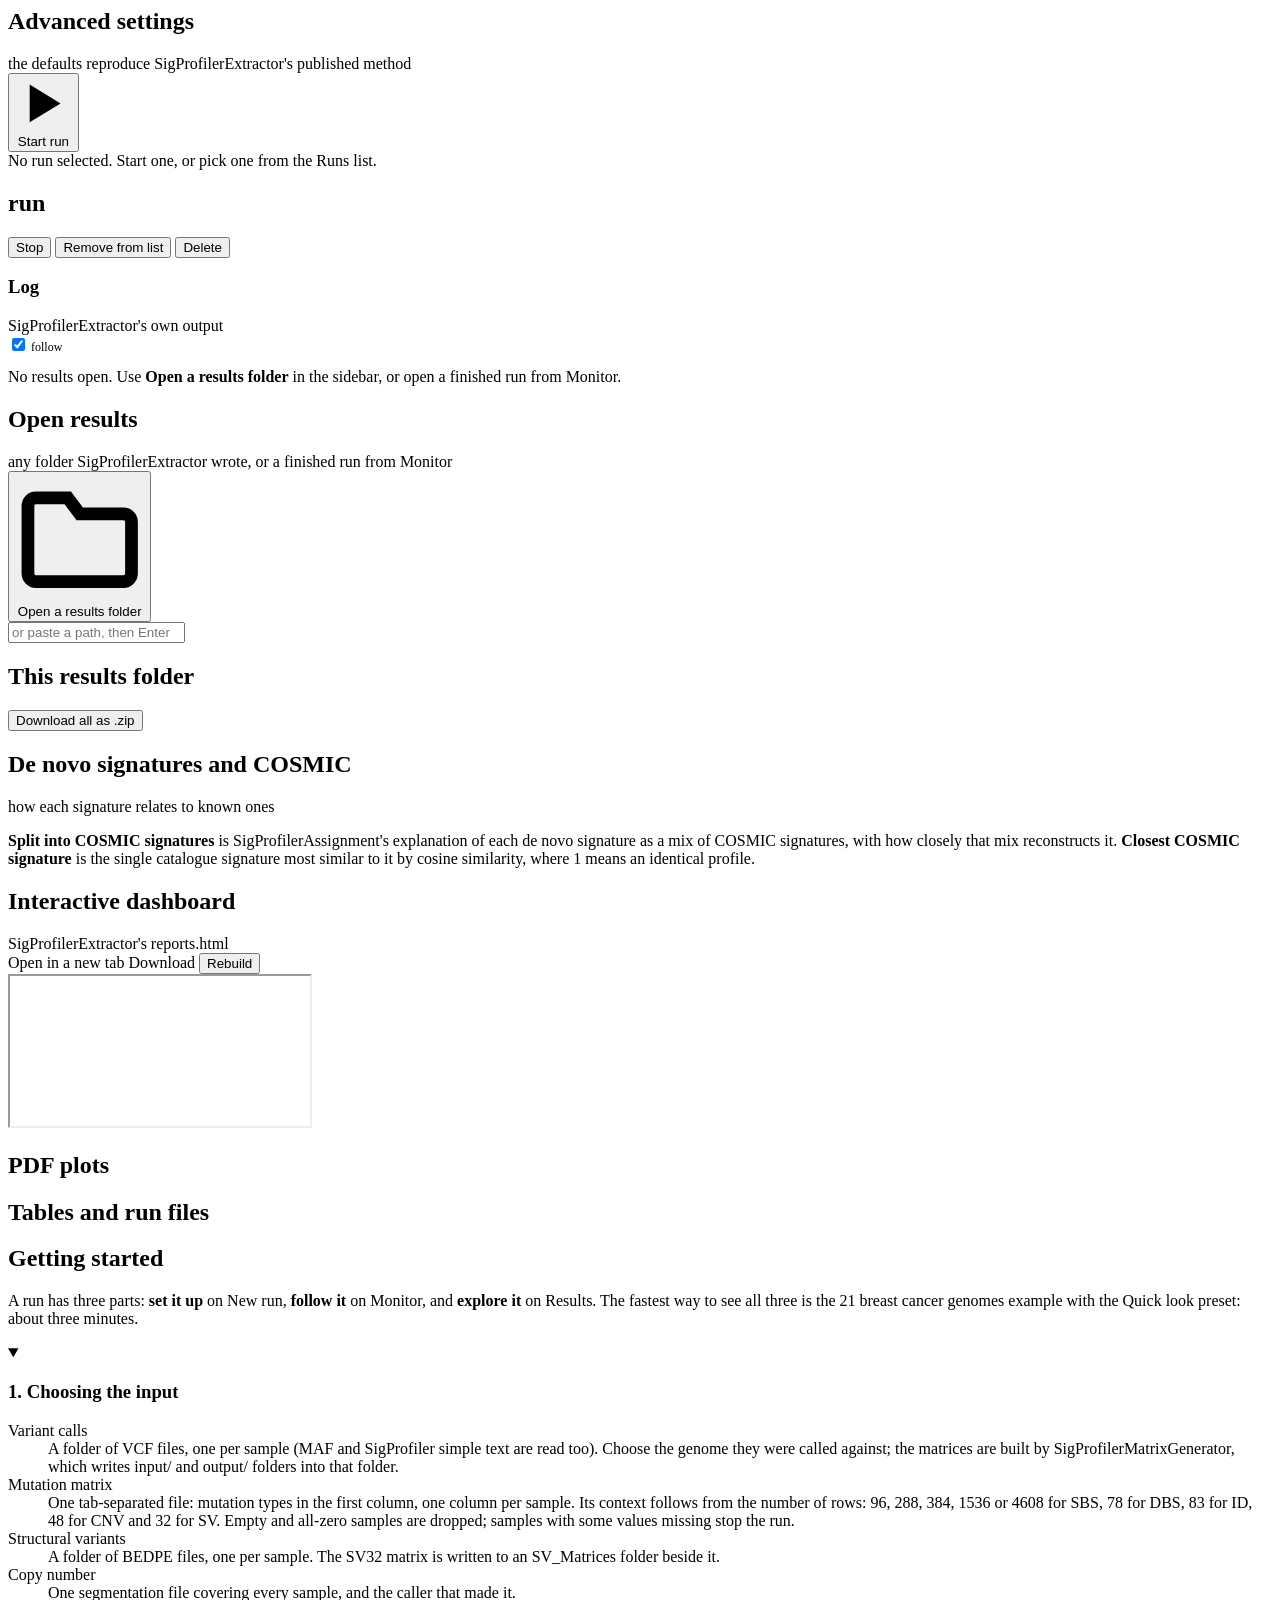
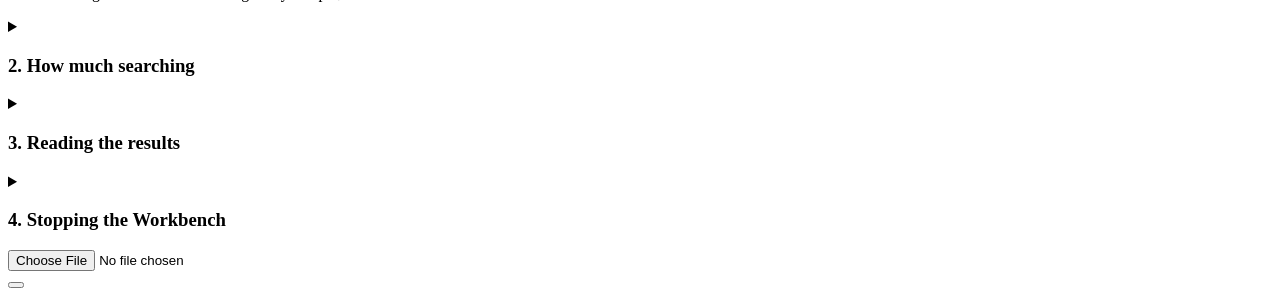
==== commit 71d14f10: "Workbench: browse, upload and download files in the app, as SigRescuePy does On a server no native f" ====
--- a/SigProfilerExtractor/web/static/index.html
+++ b/SigProfilerExtractor/web/static/index.html
@@ -207,6 +207,8 @@
                 <svg viewBox="0 0 16 16" fill="none" stroke="currentColor" stroke-width="1.6" aria-hidden="true"><path d="M1.5 4.5v8a1 1 0 0 0 1 1h11a1 1 0 0 0 1-1V6a1 1 0 0 0-1-1H8L6.5 3h-4a1 1 0 0 0-1 1z"/></svg>
                 <span id="inputChooseText">Choose the folder of variant calls</span>
               </button>
+              <button class="btn" id="inputUpload" type="button"
+                      title="Copy files from this computer to where the Workbench runs">Upload</button>
               <input type="text" class="mono" id="inputPath" autocomplete="off"
                      placeholder="or paste a path, then Enter" aria-label="Input path">
             </div>
@@ -487,6 +489,13 @@
         </div>
 
         <div id="resultsBody" class="stack hidden">
+          <div class="card" id="archiveCard">
+            <div class="hd"><h2>This results folder</h2>
+              <span class="note mono" id="archivePath"></span>
+              <span class="note" id="archiveSize"></span>
+              <button class="btn sm primary" id="archiveBtn" type="button"
+                      title="Every file in this folder, as one .zip">Download all as .zip</button></div>
+          </div>
           <div id="resNotes" class="stack-sm"></div>
           <div class="ctx-cards" id="ctxCards"></div>
 
@@ -597,6 +606,20 @@
   </div>
 </div>
 
+<dialog id="picker" class="picker">
+  <div class="hd"><h3 id="pickerTitle">Choose a folder</h3></div>
+  <div class="places" id="pickerPlaces"></div>
+  <div class="path" id="pickerPath"></div>
+  <div class="entries" id="pickerEntries"></div>
+  <div class="ft">
+    <span class="muted" id="pickerHint"></span>
+    <button class="btn" id="pickerCancel" type="button">Cancel</button>
+    <button class="btn primary" id="pickerUse" type="button">Use this folder</button>
+  </div>
+</dialog>
+
+<input type="file" id="fileInput" class="hidden" aria-hidden="true" tabindex="-1">
+
 <dialog id="quitDialog">
   <div class="hd"><h3>Quit the Workbench?</h3></div>
   <div class="msg" id="quitText">This stops the app. Your results stay where they are.</div>
